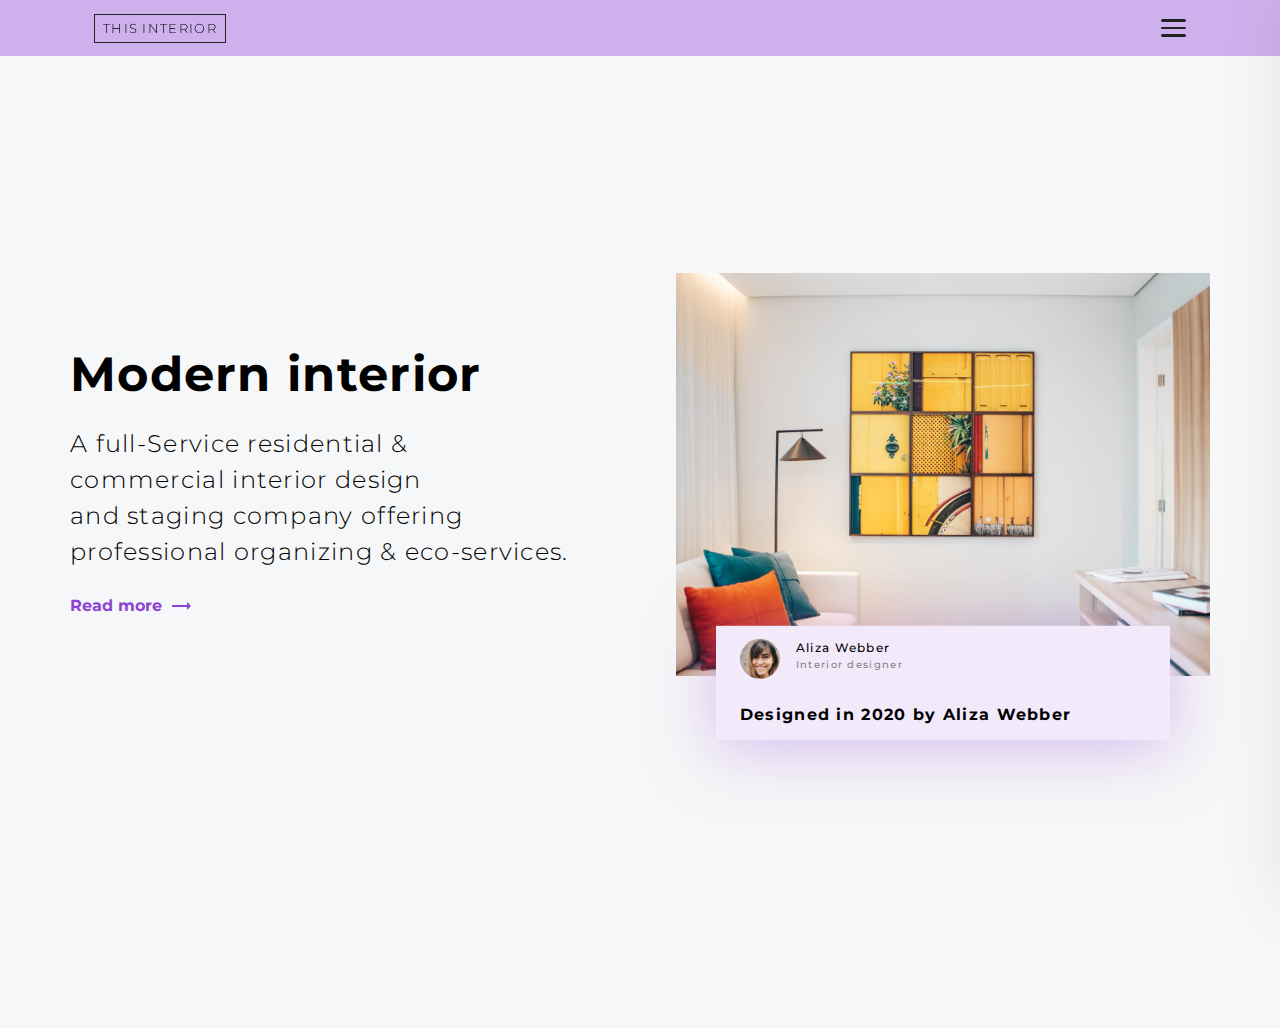
==== Responsive Web Developer/interior-consultant-master/index.html @ ae4e672f "Avanze de nuevo challenge, Falta solcionar errores de maquetacion" ====
<!DOCTYPE html>
<html lang="es">

<head>
  <meta charset="utf-8" />
  <meta name="viewport" content="width=device-width, initial-scale=1,
  maximum-scale=5" />
  <title>Devchallenges</title>

  <link rel="icon" href="devchallenges.png" />

  <link rel="shortcut icon" type="image/x-icon" href="https://devchallenges.io/" />

  <!-- Monserrat Font -->
  <link href="https://fonts.googleapis.com/css2?family=Montserrat:wght@300;400;500;600;700&display=swap"
    rel="stylesheet">

  <link rel="stylesheet" href="./src/css/style.css" type="text/css">
  <link rel="stylesheet" href="./src/css/main.css" type="text/css">

  <script src="./src/js/events.js" defer></script>

</head>

<body>

  <header class="header">
    <div class="header__content container">
      <div class="header__logo logo">
        <span class="logo__text">THIS INTERIOR</span>
      </div>

      <nav class="header__nav nav">
        <ul class="nav__content">
          <li class="nav__item">
            <a href="#" class="nav__item-link">Home</a>
          </li>
          <li class="nav__item">
            <a href="#" class="nav__item-link">Collection</a>
          </li>
          <li class="nav__item">
            <a href="#" class="nav__item-link">About</a>
          </li>
          <li class="nav__item">
            <a href="#" class="nav__item-link">Contact</a>
          </li>
        </ul>
      </nav>

      <input type="checkbox" name="check-icon" id="check-icon" class="check-icon" hidden>
      <div class="icon-menu">
        <label for="check-icon" class="icon-menu__content">
          <div class="bar bar--1"></div>
          <div class="bar bar--2"></div>
          <div class="bar bar--3"></div>
        </label>
      </div>
    </div>
  </header>

  <main class="main">
    <section class="cover container">
      <div class="cover__description">
        <h1 class="cover__title">Modern interior</h1>
        <p class="cover__paragraph">
          A full-Service residential & commercial interior design and staging company offering professional organizing &
          eco-services.
        </p>
        <button class="cover__cta">
          Read more
          <svg class="cover__cta-arrow" xmlns="http://www.w3.org/2000/svg" height="24px" viewBox="0 0 24 24" width="24px" fill="#8c42d6">
            <path d="M0 0h24v24H0V0z" fill="none" />
            <path d="M22 12l-4-4v3H3v2h15v3l4-4z" />
          </svg>
        </button>
      </div>

      <div class="cover__graphic">
        <img src="./public/photo1.png" alt="" class="cover__graphic-img">
        <div class="profile">
          <div class="profile__top">
            <img src="./public/photo2.png" alt="" class="profile__photo">
            <div class="profile__top-data">
              <p class="profile__name">Aliza Webber</p>
              <p class="profile__role">Interior designer</p>
            </div>
          </div>
          <div class="profile__body">
            <p class="profile__description">
              Designed in 2020 by Aliza Webber
            </p>
          </div>
        </div>
      </div>
    </section>
  </main>

</body>

</html>
---- Responsive Web Developer/interior-consultant-master/src/css/style.css ----
* {
    margin: 0;
    padding: 0;
    box-sizing: border-box;
    color: inherit;
    font: inherit;
}

a {
    text-decoration: none;
}

ul,
li {
    list-style: none;
}

img {
    width: 100%;
    object-fit: cover;
}

button {
    background-color: transparent;
    border: none;
    display: block;
    cursor: pointer;
}

body {
    min-height: 100vh;
    letter-spacing: 1.3px;
    line-height: 1.5;
    font-family: 'Montserrat', 'sans-serif';
    font-weight: 400;
    padding: .1px;
    background-color: hsl(210, 14%, 97%);
    overflow-x: hidden;
}

.container {
    width: 100%;
    max-width: 1140px;
    padding: 0 1.5rem;
    margin: 0 auto;
}
---- Responsive Web Developer/interior-consultant-master/src/css/main.css ----
/* * {
    outline: 1px solid teal;
} */

/* HEADER
============================================================ */
.header {
    height: 3.5rem;
    background-color: hsla(270, 65%, 65%, 50%);
    -webkit-backdrop-filter: blur(15px);
    backdrop-filter: blur(15px);
    position: sticky;
    top: 0;
    z-index: 9;
}

.header__content {
    height: 100%;
    display: flex;
    justify-content: space-between;
    align-items: center;
    position: relative;
}

.logo__text {
    font-size: .8rem;
    font-weight: 300;
    display: block;
    border: 1px solid #222222;
    padding: .25rem .5rem;
}

/* NAV
------- */
.nav__content {
    font-weight: 500;
    font-size: 1.13rem;
    display: flex;
    flex-direction: column;
    gap: 2rem;
    justify-content: center;
    align-items: center;
    position: fixed;
    z-index: 10;
    width: 100%;
    max-width: 300px;
    height: 100vh;
    top: 0;
    right: 0;
    background-color: hsl(210, 14%, 97%);
    transform: translateX(105%);
    transition: transform 300ms;
    box-shadow: -.5rem 0 4rem 0 rgb(0 0 0 / .10);
}

.nav__content_open {
    transform: translateX(0);
}

.nav__item-link {
    position: relative;
}

.nav__item-link::after {
    content: '';
    position: absolute;
    top: 105%;
    left: 0;
    width: 100%;
    height: 2px;
    background-color: hsl(0, 0%, 13%);
    transform: scaleX(0);
    transform-origin: left;
    transition: transform 300ms;
}

.nav__item-link:hover {
    font-weight: 700;
}

.nav__item-link:hover::after {
    transform: scaleX(1);
}


/* ICON MENU
------------- */
.icon-menu {
    position: relative;
    width: 25px;
    --height-bar: 2.5px;
    --gap: 5px;
    height: calc((var(--height-bar) * 3) + calc(var(--gap) * 2));
}

.icon-menu__content {
    z-index: 11;
    --pos-y-bar-one: 0;
    --pos-y-bar-three: 0;
    --scale-bar: 1;
    --rotate-bar-one: 0;
    --rotate-bar-three: 0;
    display: flex;
    flex-direction: column;
    gap: var(--gap);
    cursor: pointer;
    position: absolute;
    width: 100%;
}

.bar {
    position: relative;
    height: var(--height-bar);
    width: 100%;
    border-radius: .5rem;
    background-color: #222222;
}

.bar--1 {
    top: var(--pos-y-bar-one);
    transform: rotate(var(--rotate-bar-one));
    transition: top 200ms 100ms, transform 100ms;
}

.bar--2 {
    transform: scaleX(var(--scale-bar));
    transition: transform 150ms 100ms;
}

.bar--3 {
    bottom: var(--pos-y-bar-three);
    transform: rotate(var(--rotate-bar-three));
    transition: bottom 200ms 100ms, transform 100ms;
}

.check-icon:checked+.icon-menu .bar--1 {
    transition: top 200ms, transform 200ms 100ms;
}

.check-icon:checked+.icon-menu .bar--3 {
    transition: bottom 200ms, transform 200ms 100ms;
}

.check-icon:checked+.icon-menu .icon-menu__content {
    --pos-y-bar-one: calc(var(--gap) + var(--height-bar));
    --pos-y-bar-three: calc(var(--gap) + var(--height-bar));
    --scale-bar: 0;
    --rotate-bar-one: 45deg;
    --rotate-bar-three: -45deg;
}

/* FIN ICON-MENU */



/* MAIN
================================== */

/* SECTION COVER
----------------- */
.main {
    padding-bottom: 8rem;
}

.cover {
    display: flex;
    flex-direction: column;
    align-items: center;
    justify-content: center;
    padding-top: 2rem;
    gap: 1.5rem;
    min-height: calc(100vh - 3.5rem);
}

.cover__title {
    font-size: 2rem;
    font-weight: 700;
    margin-bottom: 1rem;
}

.cover__paragraph {
    text-wrap: balance;
    font-weight: 300;
    font-size: 1rem;
    margin-bottom: 1.5rem;
}

.cover__cta {
    display: flex;
    align-items: center;
    gap: .75rem;
    font-weight: 700;
    color: hsl(270, 64%, 55%);
}

.cover__cta-arrow {
    transition: transform 200ms;
    transform: translateX(-5px);
}

.cover__cta:hover .cover__cta-arrow {
    transform: translate(0);
}

.cover__graphic {
    position: relative;
}



/* CARD PROFILE 
---------------*/
.profile {
    position: absolute;
    width: 85%;
    bottom: 0;
    right: calc(15% / 2);
    transform: translateY(50%);
    background-color: hsl(270, 65%, 95%);
    box-shadow: 0 .5rem 4rem 0 hsla(270, 65%, 70%, 50%);
    padding: .8rem 1.5rem;
}

.profile__top {
    display: flex;
    gap: 1rem;
    margin-bottom: 1.5rem;
}

.profile__name {
    font-size: .75rem;
    font-weight: 500;
}

.profile__role {
    font-size: .65rem;
    color: #828282;
    font-weight: 500;
}

.profile__photo {
    flex-shrink: 0;
    width: 40px;
    height: 40px;
    border-radius: 50%;
}

.profile__description {
    font-size: 1rem;
    font-weight: 700;
}


/* MEDIA QUERIS
---------------- */
@media screen and (min-width: 768px) {
    .cover {
        flex-direction: row;
        padding: 0;
    }

    .cover__description {
        max-width: max-content;
    }
}


@media screen and (min-width: 940px) {
    .cover__title {
        font-size: 3rem;
    }

    .cover__paragraph {
        font-size: 1.5rem;
    }
}
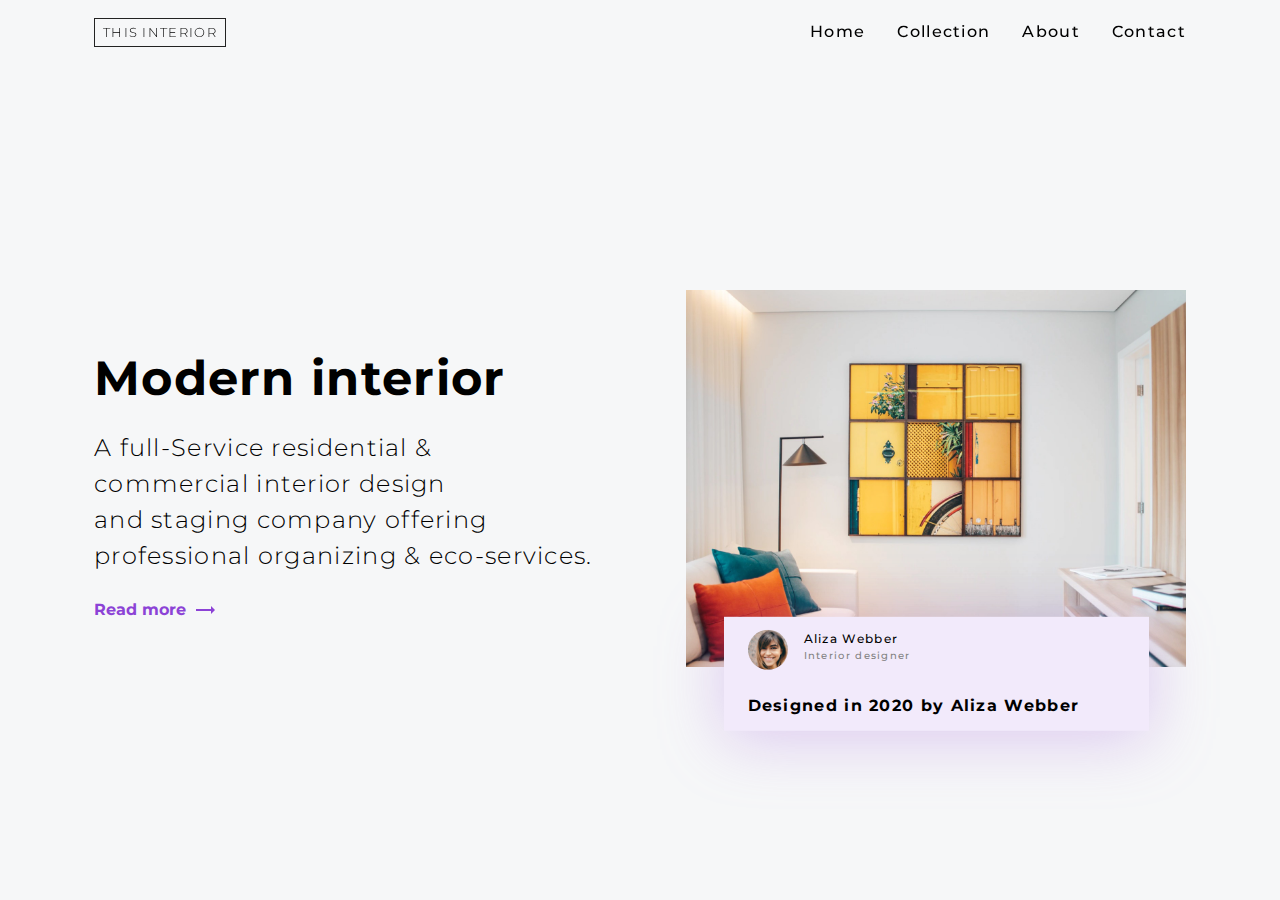
==== commit 2838cdd9: "Version final de challenge" ====
--- a/Responsive Web Developer/interior-consultant-master/index.html
+++ b/Responsive Web Developer/interior-consultant-master/index.html
@@ -76,7 +76,7 @@
       </div>
 
       <div class="cover__graphic">
-        <img src="./public/photo1.png" alt="" class="cover__graphic-img">
+        <img src="./public/photo1.jpg" alt="" class="cover__graphic-img">
         <div class="profile">
           <div class="profile__top">
             <img src="./public/photo2.png" alt="" class="profile__photo">
--- a/Responsive Web Developer/interior-consultant-master/src/css/main.css
+++ b/Responsive Web Developer/interior-consultant-master/src/css/main.css
@@ -1,11 +1,8 @@
-/* * {
-    outline: 1px solid teal;
-} */
 
 /* HEADER
 ============================================================ */
 .header {
-    height: 3.5rem;
+    height: 4rem;
     background-color: hsla(270, 65%, 65%, 50%);
     -webkit-backdrop-filter: blur(15px);
     backdrop-filter: blur(15px);
@@ -158,22 +155,22 @@
 
 /* SECTION COVER
 ----------------- */
-.main {
-    padding-bottom: 8rem;
-}
 
 .cover {
+    --fz-title: 2rem;
+    --fz-paragraph: 1rem;
     display: flex;
     flex-direction: column;
     align-items: center;
     justify-content: center;
     padding-top: 2rem;
+    padding-bottom: 5rem;
     gap: 1.5rem;
-    min-height: calc(100vh - 3.5rem);
+    min-height: calc(100vh - 4rem);
 }
 
 .cover__title {
-    font-size: 2rem;
+    font-size: var(--fz-title);
     font-weight: 700;
     margin-bottom: 1rem;
 }
@@ -181,7 +178,7 @@
 .cover__paragraph {
     text-wrap: balance;
     font-weight: 300;
-    font-size: 1rem;
+    font-size: var(--fz-paragraph);
     margin-bottom: 1.5rem;
 }
 
@@ -217,7 +214,7 @@
     right: calc(15% / 2);
     transform: translateY(50%);
     background-color: hsl(270, 65%, 95%);
-    box-shadow: 0 .5rem 4rem 0 hsla(270, 65%, 70%, 50%);
+    box-shadow: 0 .5rem 4rem 0 hsla(270, 65%, 70%, 40%);
     padding: .8rem 1.5rem;
 }
 
@@ -256,21 +253,41 @@
 @media screen and (min-width: 768px) {
     .cover {
         flex-direction: row;
-        padding: 0;
+        padding-top: 0;
+        padding-bottom: 0;
+        gap: 3rem;
     }
 
     .cover__description {
         max-width: max-content;
     }
+
+    .header {
+        background-color: transparent;
+    }
+
+    .nav__content {
+        flex-direction: row;
+        justify-content: center;
+        align-items: center;
+        position: static;
+        background-color: transparent;
+        max-width: unset;
+        height: auto;
+        transform: translate(0);
+        box-shadow: none;
+        font-size: 1rem;
+    }
+
+    .icon-menu {
+        display: none;
+    }
 }
 
 
 @media screen and (min-width: 940px) {
-    .cover__title {
-        font-size: 3rem;
-    }
-
-    .cover__paragraph {
-        font-size: 1.5rem;
+    .cover {
+        --fz-title: 3rem;
+        --fz-paragraph: 1.5rem;
     }
 }